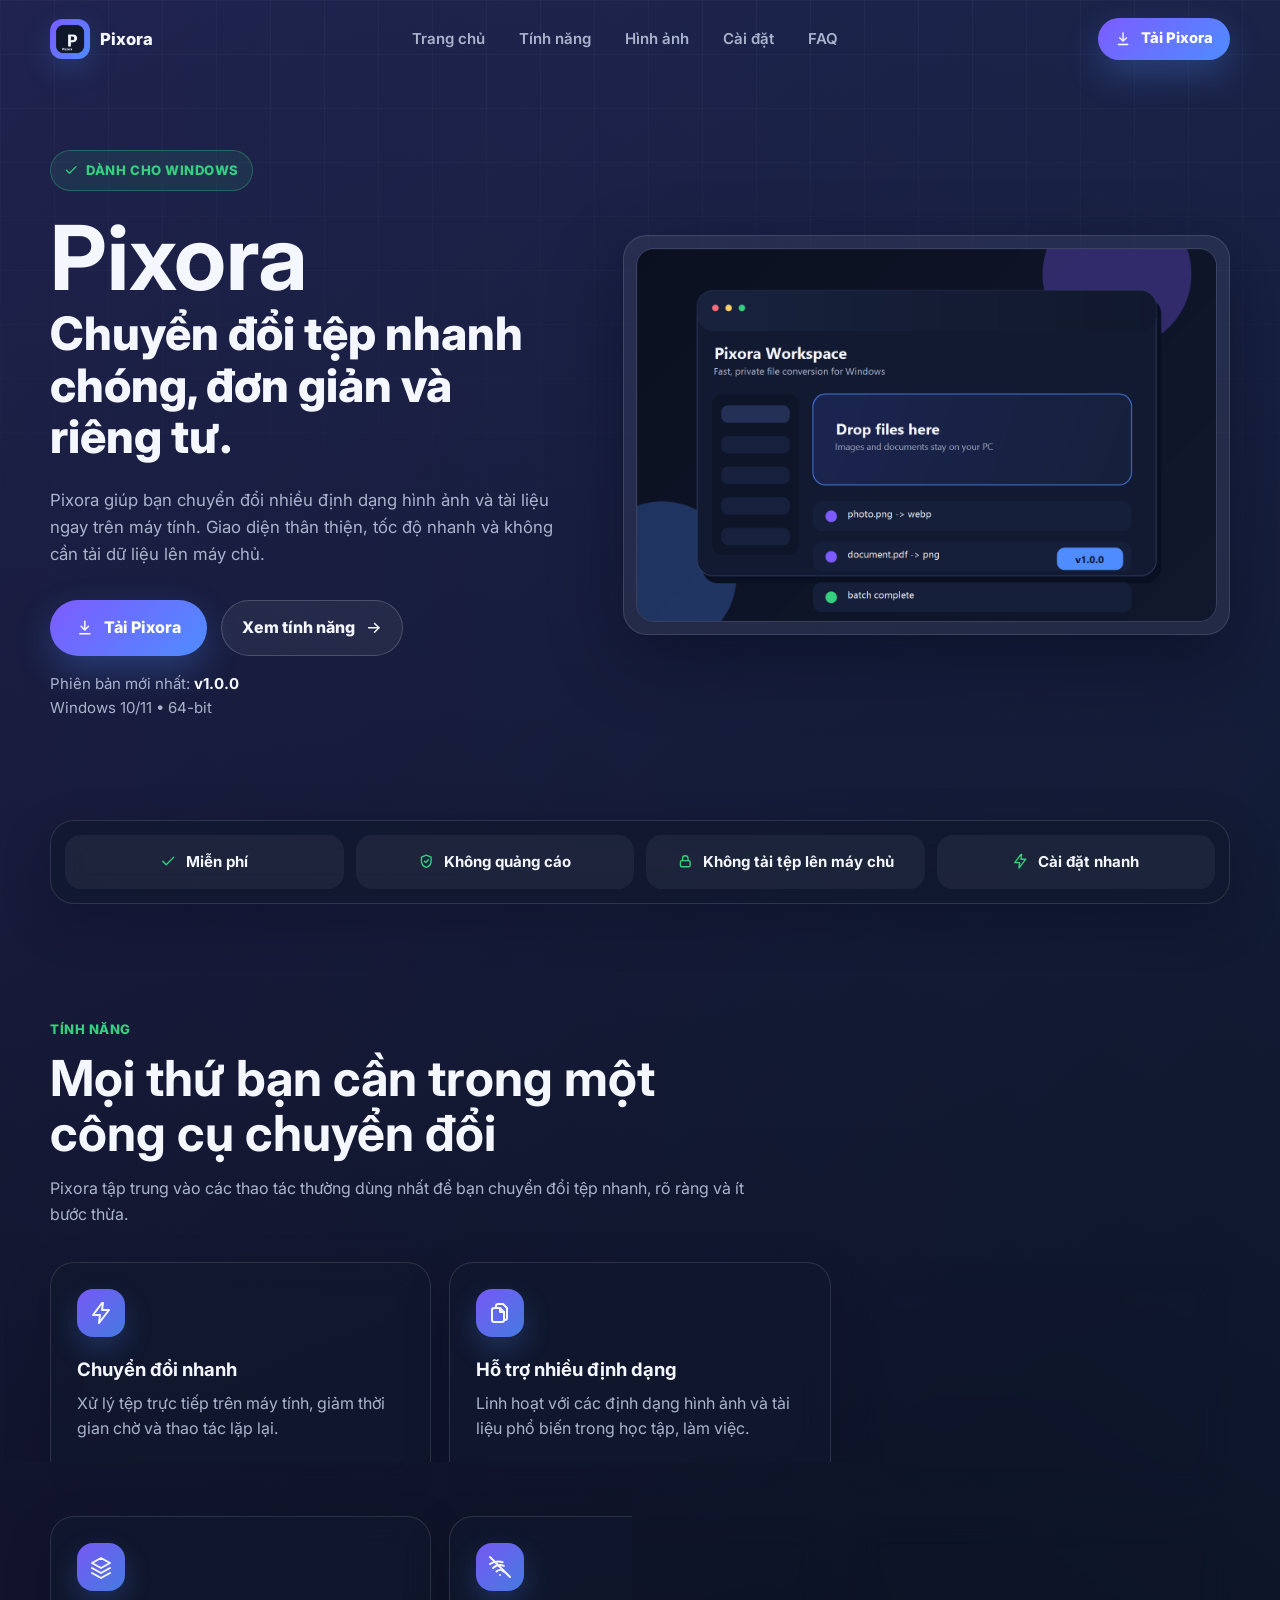
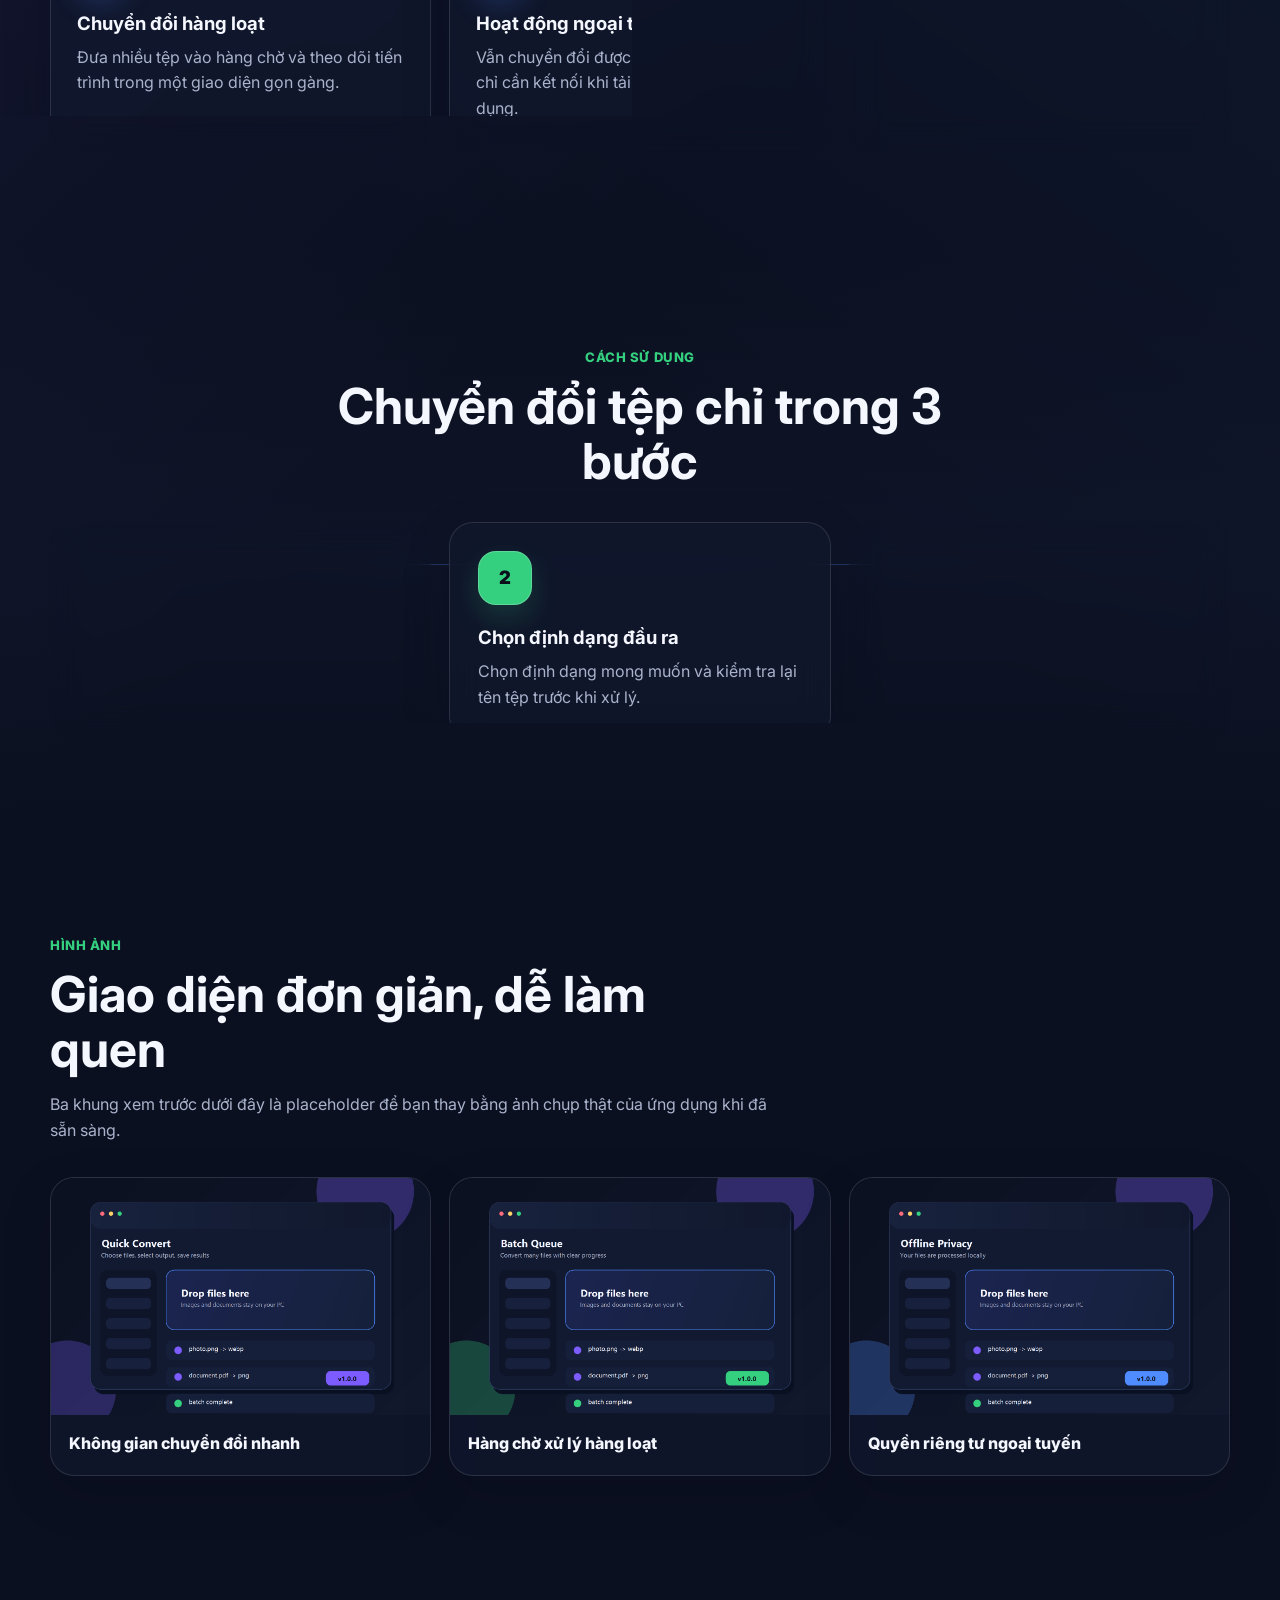
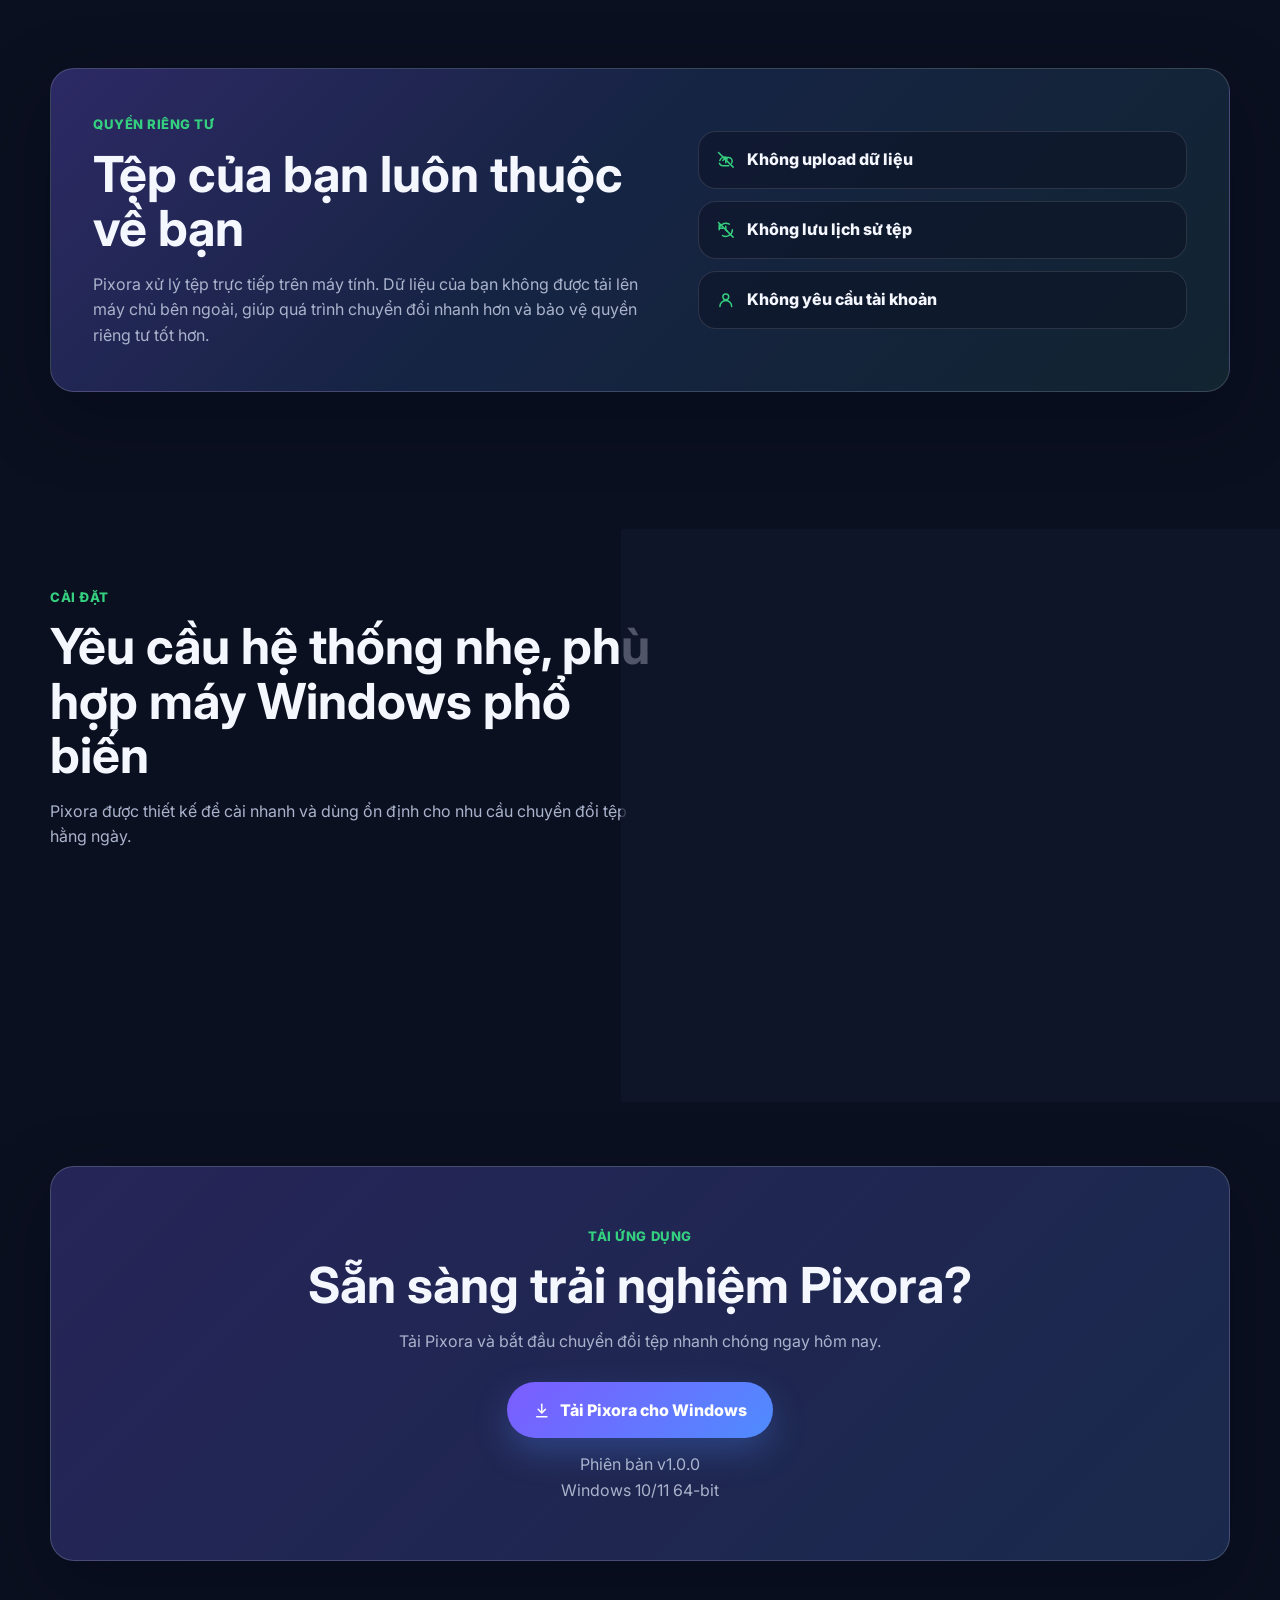
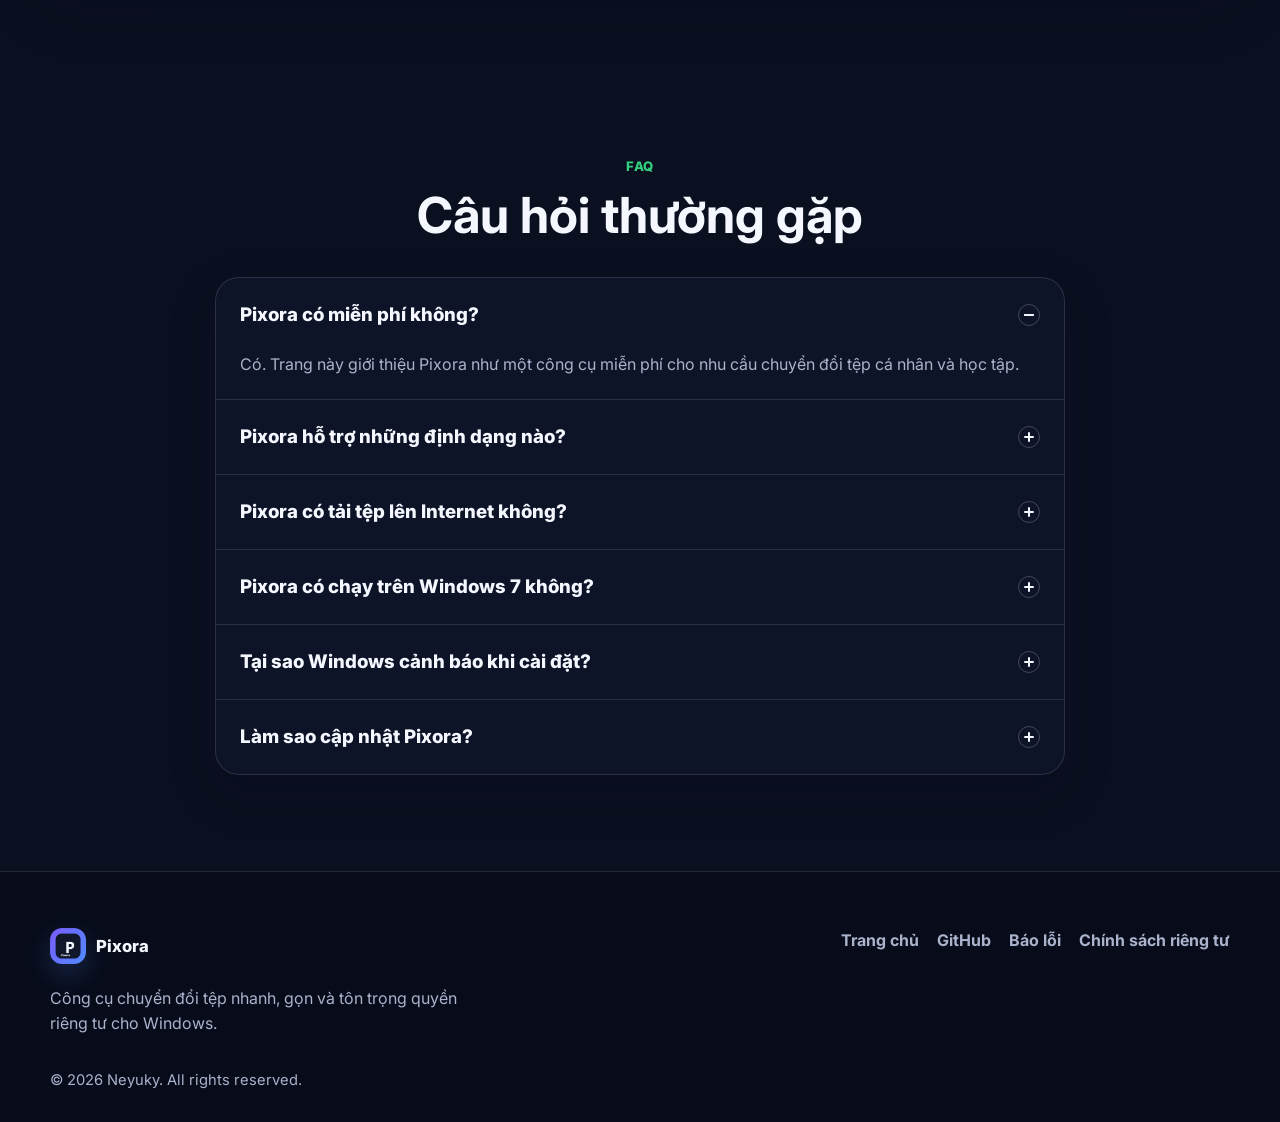
==== projects/pixora/index.html @ b6abfcee "Move portfolio to root" ====
<!DOCTYPE html>
<html lang="vi">
<head>
    <meta charset="UTF-8">
    <meta name="viewport" content="width=device-width, initial-scale=1.0">
    <meta name="description" content="Tải Pixora cho Windows – công cụ chuyển đổi tệp nhanh, đơn giản, hỗ trợ nhiều định dạng và xử lý hoàn toàn trên máy tính.">
    <meta property="og:title" content="Pixora – Chuyển đổi tệp nhanh chóng và riêng tư">
    <meta property="og:description" content="Tải Pixora cho Windows – công cụ chuyển đổi tệp nhanh, đơn giản, hỗ trợ nhiều định dạng và xử lý hoàn toàn trên máy tính.">
    <meta property="og:type" content="website">
    <meta property="og:image" content="assets/app-preview.png">
    <meta name="theme-color" content="#0B1020">
    <title>Pixora – Chuyển đổi tệp nhanh chóng và riêng tư</title>
    <link rel="icon" type="image/png" href="assets/pixora-logo.png">
    <link rel="preconnect" href="https://fonts.googleapis.com">
    <link rel="preconnect" href="https://fonts.gstatic.com" crossorigin>
    <link href="https://fonts.googleapis.com/css2?family=Inter:wght@400;500;600;700;800&display=swap" rel="stylesheet">
    <link rel="stylesheet" href="style.css">
</head>
<body>
    <a class="skip-link" href="#main">Bỏ qua điều hướng</a>

    <svg class="icon-sprite" aria-hidden="true" focusable="false">
        <symbol id="icon-download" viewBox="0 0 24 24">
            <path d="M12 3v11"></path>
            <path d="m7 10 5 5 5-5"></path>
            <path d="M5 20h14"></path>
        </symbol>
        <symbol id="icon-arrow-right" viewBox="0 0 24 24">
            <path d="M5 12h14"></path>
            <path d="m13 6 6 6-6 6"></path>
        </symbol>
        <symbol id="icon-arrow-up" viewBox="0 0 24 24">
            <path d="M12 20V4"></path>
            <path d="m6 10 6-6 6 6"></path>
        </symbol>
        <symbol id="icon-check" viewBox="0 0 24 24">
            <path d="M20 6 9 17l-5-5"></path>
        </symbol>
        <symbol id="icon-shield" viewBox="0 0 24 24">
            <path d="M12 3 5 6v6c0 4.2 2.8 7.4 7 9 4.2-1.6 7-4.8 7-9V6l-7-3Z"></path>
            <path d="m9.5 12 1.8 1.8 3.7-4"></path>
        </symbol>
        <symbol id="icon-zap" viewBox="0 0 24 24">
            <path d="M13 2 4 14h7l-1 8 10-13h-7l1-7Z"></path>
        </symbol>
        <symbol id="icon-files" viewBox="0 0 24 24">
            <path d="M8 7V5a2 2 0 0 1 2-2h5l4 4v10a2 2 0 0 1-2 2h-1"></path>
            <path d="M6 7h6l4 4v8a2 2 0 0 1-2 2H6a2 2 0 0 1-2-2V9a2 2 0 0 1 2-2Z"></path>
            <path d="M12 7v4h4"></path>
        </symbol>
        <symbol id="icon-pointer" viewBox="0 0 24 24">
            <path d="m5 3 14 9-7 2-3 7L5 3Z"></path>
            <path d="m13 14 5 5"></path>
        </symbol>
        <symbol id="icon-layers" viewBox="0 0 24 24">
            <path d="m12 3 9 5-9 5-9-5 9-5Z"></path>
            <path d="m3 13 9 5 9-5"></path>
            <path d="m3 18 9 5 9-5"></path>
        </symbol>
        <symbol id="icon-wifi-off" viewBox="0 0 24 24">
            <path d="m2 2 20 20"></path>
            <path d="M8.5 16.5a5 5 0 0 1 7 0"></path>
            <path d="M5 13a10 10 0 0 1 7-3c1.4 0 2.7.3 3.9.8"></path>
            <path d="M2 9a15 15 0 0 1 12.6-1.8"></path>
            <path d="M12 20h.01"></path>
        </symbol>
        <symbol id="icon-smile" viewBox="0 0 24 24">
            <circle cx="12" cy="12" r="9"></circle>
            <path d="M8 14s1.4 2 4 2 4-2 4-2"></path>
            <path d="M9 9h.01"></path>
            <path d="M15 9h.01"></path>
        </symbol>
        <symbol id="icon-lock" viewBox="0 0 24 24">
            <rect x="5" y="11" width="14" height="9" rx="2"></rect>
            <path d="M8 11V8a4 4 0 0 1 8 0v3"></path>
        </symbol>
        <symbol id="icon-upload-off" viewBox="0 0 24 24">
            <path d="m2 2 20 20"></path>
            <path d="M12 16V9"></path>
            <path d="m8 13 4-4 2 2"></path>
            <path d="M20 16.6A5 5 0 0 0 15 9h-1.3A7 7 0 0 0 3.8 13"></path>
            <path d="M16 20H8a5 5 0 0 1-4.7-3.3"></path>
        </symbol>
        <symbol id="icon-history-off" viewBox="0 0 24 24">
            <path d="m2 2 20 20"></path>
            <path d="M3 12a9 9 0 0 1 13.8-7.6"></path>
            <path d="M21 12a9 9 0 0 1-13.4 7.8"></path>
            <path d="M3 5v5h5"></path>
            <path d="M12 7v5l2 2"></path>
        </symbol>
        <symbol id="icon-user" viewBox="0 0 24 24">
            <path d="M20 21a8 8 0 0 0-16 0"></path>
            <circle cx="12" cy="8" r="4"></circle>
        </symbol>
    </svg>

    <header class="site-header" id="site-header">
        <nav class="nav-wrap" aria-label="Điều hướng Pixora">
            <a class="brand" href="#home" aria-label="Về đầu trang Pixora">
                <img src="assets/pixora-logo.png" alt="" width="40" height="40">
                <span>Pixora</span>
            </a>

            <button class="menu-toggle" id="menu-toggle" type="button" aria-label="Mở menu" aria-controls="primary-menu" aria-expanded="false">
                <span></span>
                <span></span>
                <span></span>
            </button>

            <ul class="nav-menu" id="primary-menu">
                <li><a href="#home" class="nav-link">Trang chủ</a></li>
                <li><a href="#features" class="nav-link">Tính năng</a></li>
                <li><a href="#screenshots" class="nav-link">Hình ảnh</a></li>
                <li><a href="#install" class="nav-link">Cài đặt</a></li>
                <li><a href="#faq" class="nav-link">FAQ</a></li>
            </ul>

            <a href="https://drive.google.com/uc?export=download&id=1yAqbo9ELSAbxLY5IuzHQ7_pZMTKrOenX" target="_blank" rel="noopener noreferrer" class="download-btn header-cta" aria-label="Tải Pixora cho Windows">
                <svg class="icon"><use href="#icon-download"></use></svg>
                Tải Pixora
            </a>
        </nav>
    </header>

    <main id="main">
        <section class="hero section" id="home">
            <div class="container hero-grid">
                <div class="hero-copy reveal">
                    <span class="badge">
                        <svg class="icon"><use href="#icon-check"></use></svg>
                        Dành cho Windows
                    </span>
                    <h1>Pixora</h1>
                    <p class="hero-title">Chuyển đổi tệp nhanh chóng, đơn giản và riêng tư.</p>
                    <p class="hero-description">
                        Pixora giúp bạn chuyển đổi nhiều định dạng hình ảnh và tài liệu ngay trên máy tính.
                        Giao diện thân thiện, tốc độ nhanh và không cần tải dữ liệu lên máy chủ.
                    </p>
                    <div class="hero-actions">
                        <a href="https://drive.google.com/uc?export=download&id=1yAqbo9ELSAbxLY5IuzHQ7_pZMTKrOenX" target="_blank" rel="noopener noreferrer" class="download-btn primary-download">
                            <svg class="icon"><use href="#icon-download"></use></svg>
                            Tải Pixora
                        </a>
                        <a href="#features" class="secondary-btn">
                            Xem tính năng
                            <svg class="icon"><use href="#icon-arrow-right"></use></svg>
                        </a>
                    </div>
                    <p class="release-note">
                        Phiên bản mới nhất: <strong>v1.0.0</strong><br>
                        Windows 10/11 • 64-bit
                    </p>
                </div>

                <figure class="hero-mockup reveal">
                    <div class="mockup-shell" aria-hidden="true">
                        <img src="assets/app-preview.png" alt="">
                    </div>
                    <figcaption class="sr-only">Mockup giao diện ứng dụng Pixora trên Windows.</figcaption>
                </figure>
            </div>
        </section>

        <section class="trust-bar" aria-label="Lý do nên chọn Pixora">
            <div class="container trust-grid reveal">
                <div class="trust-item">
                    <svg class="icon"><use href="#icon-check"></use></svg>
                    <span>Miễn phí</span>
                </div>
                <div class="trust-item">
                    <svg class="icon"><use href="#icon-shield"></use></svg>
                    <span>Không quảng cáo</span>
                </div>
                <div class="trust-item">
                    <svg class="icon"><use href="#icon-lock"></use></svg>
                    <span>Không tải tệp lên máy chủ</span>
                </div>
                <div class="trust-item">
                    <svg class="icon"><use href="#icon-zap"></use></svg>
                    <span>Cài đặt nhanh</span>
                </div>
            </div>
        </section>

        <section class="section" id="features">
            <div class="container">
                <div class="section-heading reveal">
                    <span class="eyebrow">Tính năng</span>
                    <h2>Mọi thứ bạn cần trong một công cụ chuyển đổi</h2>
                    <p>Pixora tập trung vào các thao tác thường dùng nhất để bạn chuyển đổi tệp nhanh, rõ ràng và ít bước thừa.</p>
                </div>

                <div class="feature-grid">
                    <article class="feature-card reveal">
                        <span class="feature-icon"><svg class="icon"><use href="#icon-zap"></use></svg></span>
                        <h3>Chuyển đổi nhanh</h3>
                        <p>Xử lý tệp trực tiếp trên máy tính, giảm thời gian chờ và thao tác lặp lại.</p>
                    </article>
                    <article class="feature-card reveal">
                        <span class="feature-icon"><svg class="icon"><use href="#icon-files"></use></svg></span>
                        <h3>Hỗ trợ nhiều định dạng</h3>
                        <p>Linh hoạt với các định dạng hình ảnh và tài liệu phổ biến trong học tập, làm việc.</p>
                    </article>
                    <article class="feature-card reveal">
                        <span class="feature-icon"><svg class="icon"><use href="#icon-pointer"></use></svg></span>
                        <h3>Kéo và thả tệp</h3>
                        <p>Thêm tệp bằng thao tác kéo thả quen thuộc, phù hợp cả khi xử lý nhiều tệp.</p>
                    </article>
                    <article class="feature-card reveal">
                        <span class="feature-icon"><svg class="icon"><use href="#icon-layers"></use></svg></span>
                        <h3>Chuyển đổi hàng loạt</h3>
                        <p>Đưa nhiều tệp vào hàng chờ và theo dõi tiến trình trong một giao diện gọn gàng.</p>
                    </article>
                    <article class="feature-card reveal">
                        <span class="feature-icon"><svg class="icon"><use href="#icon-wifi-off"></use></svg></span>
                        <h3>Hoạt động ngoại tuyến</h3>
                        <p>Vẫn chuyển đổi được khi không có mạng, chỉ cần kết nối khi tải hoặc cập nhật ứng dụng.</p>
                    </article>
                    <article class="feature-card reveal">
                        <span class="feature-icon"><svg class="icon"><use href="#icon-smile"></use></svg></span>
                        <h3>Giao diện thân thiện</h3>
                        <p>Bố cục rõ ràng, nút bấm dễ hiểu và thông tin kết quả hiển thị ngay khi cần.</p>
                    </article>
                </div>
            </div>
        </section>

        <section class="section steps-section" id="how-to">
            <div class="container">
                <div class="section-heading centered reveal">
                    <span class="eyebrow">Cách sử dụng</span>
                    <h2>Chuyển đổi tệp chỉ trong 3 bước</h2>
                </div>

                <ol class="steps-list">
                    <li class="step-card reveal">
                        <span class="step-number">1</span>
                        <h3>Chọn hoặc kéo thả tệp</h3>
                        <p>Thêm một hoặc nhiều tệp vào Pixora từ máy tính của bạn.</p>
                    </li>
                    <li class="step-card reveal">
                        <span class="step-number">2</span>
                        <h3>Chọn định dạng đầu ra</h3>
                        <p>Chọn định dạng mong muốn và kiểm tra lại tên tệp trước khi xử lý.</p>
                    </li>
                    <li class="step-card reveal">
                        <span class="step-number">3</span>
                        <h3>Nhấn chuyển đổi và lưu kết quả</h3>
                        <p>Pixora xử lý nhanh và lưu kết quả về thư mục bạn chọn.</p>
                    </li>
                </ol>
            </div>
        </section>

        <section class="section" id="screenshots">
            <div class="container">
                <div class="section-heading reveal">
                    <span class="eyebrow">Hình ảnh</span>
                    <h2>Giao diện đơn giản, dễ làm quen</h2>
                    <p>Ba khung xem trước dưới đây là placeholder để bạn thay bằng ảnh chụp thật của ứng dụng khi đã sẵn sàng.</p>
                </div>

                <div class="screenshot-grid">
                    <button class="screenshot-card reveal" type="button" data-modal-image="assets/screenshot-1.png" data-modal-alt="Ảnh giao diện chuyển đổi nhanh của Pixora" data-modal-title="Không gian chuyển đổi nhanh">
                        <img src="assets/screenshot-1.png" alt="Ảnh giao diện chuyển đổi nhanh của Pixora">
                        <span>Không gian chuyển đổi nhanh</span>
                    </button>
                    <button class="screenshot-card reveal" type="button" data-modal-image="assets/screenshot-2.png" data-modal-alt="Ảnh hàng chờ chuyển đổi hàng loạt của Pixora" data-modal-title="Hàng chờ xử lý hàng loạt">
                        <img src="assets/screenshot-2.png" alt="Ảnh hàng chờ chuyển đổi hàng loạt của Pixora">
                        <span>Hàng chờ xử lý hàng loạt</span>
                    </button>
                    <button class="screenshot-card reveal" type="button" data-modal-image="assets/screenshot-3.png" data-modal-alt="Ảnh giao diện quyền riêng tư ngoại tuyến của Pixora" data-modal-title="Quyền riêng tư ngoại tuyến">
                        <img src="assets/screenshot-3.png" alt="Ảnh giao diện quyền riêng tư ngoại tuyến của Pixora">
                        <span>Quyền riêng tư ngoại tuyến</span>
                    </button>
                </div>
            </div>
        </section>

        <section class="section privacy-section" id="privacy">
            <div class="container privacy-panel reveal">
                <div>
                    <span class="eyebrow">Quyền riêng tư</span>
                    <h2>Tệp của bạn luôn thuộc về bạn</h2>
                    <p>
                        Pixora xử lý tệp trực tiếp trên máy tính. Dữ liệu của bạn không được tải lên máy chủ bên ngoài,
                        giúp quá trình chuyển đổi nhanh hơn và bảo vệ quyền riêng tư tốt hơn.
                    </p>
                </div>
                <ul class="privacy-list" aria-label="Cam kết quyền riêng tư">
                    <li>
                        <svg class="icon"><use href="#icon-upload-off"></use></svg>
                        Không upload dữ liệu
                    </li>
                    <li>
                        <svg class="icon"><use href="#icon-history-off"></use></svg>
                        Không lưu lịch sử tệp
                    </li>
                    <li>
                        <svg class="icon"><use href="#icon-user"></use></svg>
                        Không yêu cầu tài khoản
                    </li>
                </ul>
            </div>
        </section>

        <section class="section" id="install">
            <div class="container install-grid">
                <div class="section-heading reveal">
                    <span class="eyebrow">Cài đặt</span>
                    <h2>Yêu cầu hệ thống nhẹ, phù hợp máy Windows phổ biến</h2>
                    <p>Pixora được thiết kế để cài nhanh và dùng ổn định cho nhu cầu chuyển đổi tệp hằng ngày.</p>
                </div>

                <article class="system-card reveal">
                    <h3>Yêu cầu hệ thống</h3>
                    <dl class="system-list">
                        <div>
                            <dt>Hệ điều hành</dt>
                            <dd>Windows 10 hoặc Windows 11</dd>
                        </div>
                        <div>
                            <dt>Kiến trúc</dt>
                            <dd>64-bit</dd>
                        </div>
                        <div>
                            <dt>RAM</dt>
                            <dd>Tối thiểu 4 GB</dd>
                        </div>
                        <div>
                            <dt>Dung lượng trống</dt>
                            <dd>Khoảng 200 MB</dd>
                        </div>
                        <div>
                            <dt>Kết nối mạng</dt>
                            <dd>Chỉ cần khi tải hoặc cập nhật ứng dụng</dd>
                        </div>
                    </dl>
                </article>
            </div>
        </section>

        <section class="section cta-section" id="download">
            <div class="container cta-panel reveal">
                <span class="eyebrow">Tải ứng dụng</span>
                <h2>Sẵn sàng trải nghiệm Pixora?</h2>
                <p>Tải Pixora và bắt đầu chuyển đổi tệp nhanh chóng ngay hôm nay.</p>
                <a href="https://drive.google.com/uc?export=download&id=1yAqbo9ELSAbxLY5IuzHQ7_pZMTKrOenX" target="_blank" rel="noopener noreferrer" class="download-btn cta-download">
                    <svg class="icon"><use href="#icon-download"></use></svg>
                    Tải Pixora cho Windows
                </a>
                <p class="release-note">Phiên bản v1.0.0<br>Windows 10/11 64-bit</p>
            </div>
        </section>

        <section class="section faq-section" id="faq">
            <div class="container">
                <div class="section-heading centered reveal">
                    <span class="eyebrow">FAQ</span>
                    <h2>Câu hỏi thường gặp</h2>
                </div>

                <div class="faq-list reveal" data-accordion>
                    <article class="faq-item is-open">
                        <h3>
                            <button class="faq-question" type="button" aria-expanded="true" aria-controls="faq-answer-1" id="faq-question-1">
                                Pixora có miễn phí không?
                                <span class="faq-toggle-icon" aria-hidden="true"></span>
                            </button>
                        </h3>
                        <div class="faq-answer" id="faq-answer-1" role="region" aria-labelledby="faq-question-1">
                            <div>
                                <p>Có. Trang này giới thiệu Pixora như một công cụ miễn phí cho nhu cầu chuyển đổi tệp cá nhân và học tập.</p>
                            </div>
                        </div>
                    </article>

                    <article class="faq-item">
                        <h3>
                            <button class="faq-question" type="button" aria-expanded="false" aria-controls="faq-answer-2" id="faq-question-2">
                                Pixora hỗ trợ những định dạng nào?
                                <span class="faq-toggle-icon" aria-hidden="true"></span>
                            </button>
                        </h3>
                        <div class="faq-answer" id="faq-answer-2" role="region" aria-labelledby="faq-question-2">
                            <div>
                                <p>Pixora hướng đến các định dạng hình ảnh và tài liệu phổ biến. Bạn có thể cập nhật danh sách định dạng chính xác theo phiên bản phát hành thực tế.</p>
                            </div>
                        </div>
                    </article>

                    <article class="faq-item">
                        <h3>
                            <button class="faq-question" type="button" aria-expanded="false" aria-controls="faq-answer-3" id="faq-question-3">
                                Pixora có tải tệp lên Internet không?
                                <span class="faq-toggle-icon" aria-hidden="true"></span>
                            </button>
                        </h3>
                        <div class="faq-answer" id="faq-answer-3" role="region" aria-labelledby="faq-question-3">
                            <div>
                                <p>Không. Pixora xử lý tệp trực tiếp trên máy tính, không tải dữ liệu của bạn lên máy chủ bên ngoài trong quá trình chuyển đổi.</p>
                            </div>
                        </div>
                    </article>

                    <article class="faq-item">
                        <h3>
                            <button class="faq-question" type="button" aria-expanded="false" aria-controls="faq-answer-4" id="faq-question-4">
                                Pixora có chạy trên Windows 7 không?
                                <span class="faq-toggle-icon" aria-hidden="true"></span>
                            </button>
                        </h3>
                        <div class="faq-answer" id="faq-answer-4" role="region" aria-labelledby="faq-question-4">
                            <div>
                                <p>Không khuyến nghị. Trang này công bố yêu cầu hệ thống là Windows 10 hoặc Windows 11, kiến trúc 64-bit.</p>
                            </div>
                        </div>
                    </article>

                    <article class="faq-item">
                        <h3>
                            <button class="faq-question" type="button" aria-expanded="false" aria-controls="faq-answer-5" id="faq-question-5">
                                Tại sao Windows cảnh báo khi cài đặt?
                                <span class="faq-toggle-icon" aria-hidden="true"></span>
                            </button>
                        </h3>
                        <div class="faq-answer" id="faq-answer-5" role="region" aria-labelledby="faq-question-5">
                            <div>
                                <p>Windows có thể hiển thị cảnh báo với ứng dụng mới chưa có chứng thư ký số. Chỉ tải Pixora từ trang chính thức hoặc GitHub Releases chính thức.</p>
                            </div>
                        </div>
                    </article>

                    <article class="faq-item">
                        <h3>
                            <button class="faq-question" type="button" aria-expanded="false" aria-controls="faq-answer-6" id="faq-question-6">
                                Làm sao cập nhật Pixora?
                                <span class="faq-toggle-icon" aria-hidden="true"></span>
                            </button>
                        </h3>
                        <div class="faq-answer" id="faq-answer-6" role="region" aria-labelledby="faq-question-6">
                            <div>
                                <p>Khi có bản mới, hãy tải lại bộ cài từ nguồn chính thức. Nếu sau này Pixora có trình cập nhật riêng, nội dung này có thể được cập nhật theo phiên bản đó.</p>
                            </div>
                        </div>
                    </article>
                </div>
            </div>
        </section>
    </main>

    <footer class="footer">
        <div class="container footer-grid">
            <div class="footer-brand">
                <a class="brand" href="#home" aria-label="Về đầu trang Pixora">
                    <img src="assets/pixora-logo.png" alt="" width="36" height="36">
                    <span>Pixora</span>
                </a>
                <p>Công cụ chuyển đổi tệp nhanh, gọn và tôn trọng quyền riêng tư cho Windows.</p>
            </div>
            <nav class="footer-links" aria-label="Liên kết cuối trang">
                <a href="#home">Trang chủ</a>
                <a href="#">GitHub</a>
                <a href="#">Báo lỗi</a>
                <a href="#">Chính sách riêng tư</a>
            </nav>
        </div>
        <p class="copyright">© 2026 Neyuky. All rights reserved.</p>
    </footer>

    <div class="image-modal" id="screenshot-modal" role="dialog" aria-modal="true" aria-labelledby="modal-title" aria-hidden="true">
        <div class="modal-backdrop" data-modal-close></div>
        <div class="modal-panel">
            <button class="modal-close" type="button" aria-label="Đóng ảnh" data-modal-close>×</button>
            <img id="modal-image" src="assets/screenshot-1.png" alt="">
            <p id="modal-title"></p>
        </div>
    </div>

    <button class="back-to-top" id="back-to-top" type="button" aria-label="Quay lại đầu trang">
        <svg class="icon"><use href="#icon-arrow-up"></use></svg>
    </button>

    <script src="script.js" defer></script>
</body>
</html>
---- projects/pixora/style.css ----
/* Base */
:root {
    --bg: #0b1020;
    --bg-soft: #11182d;
    --bg-card: rgba(17, 24, 45, 0.72);
    --purple: #7c5cff;
    --blue: #4f8cff;
    --success: #35d07f;
    --text: #f5f7ff;
    --muted: #aab3cc;
    --border: rgba(245, 247, 255, 0.12);
    --border-strong: rgba(245, 247, 255, 0.18);
    --shadow: 0 24px 70px rgba(2, 6, 23, 0.42);
    --radius-lg: 24px;
    --radius-md: 20px;
    --radius-sm: 14px;
    --container: 1180px;
    --header-height: 78px;
}

* {
    box-sizing: border-box;
}

html {
    scroll-behavior: smooth;
    scroll-padding-top: calc(var(--header-height) + 18px);
}

body {
    margin: 0;
    min-width: 320px;
    font-family: "Inter", system-ui, -apple-system, BlinkMacSystemFont, "Segoe UI", sans-serif;
    color: var(--text);
    background:
        linear-gradient(135deg, rgba(124, 92, 255, 0.14), transparent 34%),
        linear-gradient(215deg, rgba(79, 140, 255, 0.12), transparent 36%),
        var(--bg);
    line-height: 1.6;
    overflow-x: hidden;
}

body.menu-open,
body.modal-open {
    overflow: hidden;
}

img {
    max-width: 100%;
    display: block;
}

a {
    color: inherit;
    text-decoration: none;
}

button,
a {
    -webkit-tap-highlight-color: transparent;
}

button {
    font: inherit;
}

:focus-visible {
    outline: 3px solid rgba(53, 208, 127, 0.78);
    outline-offset: 4px;
}

.container {
    width: min(100% - 40px, var(--container));
    margin-inline: auto;
}

.section {
    padding: 96px 0;
}

.sr-only,
.icon-sprite {
    position: absolute;
    width: 1px;
    height: 1px;
    padding: 0;
    margin: -1px;
    overflow: hidden;
    clip: rect(0, 0, 0, 0);
    white-space: nowrap;
    border: 0;
}

.icon {
    width: 1.1em;
    height: 1.1em;
    flex: 0 0 auto;
    fill: none;
    stroke: currentColor;
    stroke-width: 2;
    stroke-linecap: round;
    stroke-linejoin: round;
}

.skip-link {
    position: fixed;
    top: 14px;
    left: 14px;
    z-index: 2000;
    transform: translateY(-140%);
    padding: 12px 16px;
    border-radius: 999px;
    background: var(--success);
    color: #07101b;
    font-weight: 700;
    transition: transform 180ms ease;
}

.skip-link:focus {
    transform: translateY(0);
}

/* Header */
.site-header {
    position: fixed;
    inset: 0 0 auto;
    z-index: 1000;
    height: var(--header-height);
    background: rgba(11, 16, 32, 0);
    transition: background 220ms ease, border-color 220ms ease, box-shadow 220ms ease, backdrop-filter 220ms ease;
}

.site-header.is-scrolled,
.site-header.menu-active {
    background: rgba(11, 16, 32, 0.78);
    border-bottom: 1px solid var(--border);
    box-shadow: 0 12px 34px rgba(2, 6, 23, 0.22);
    backdrop-filter: blur(18px);
}

.nav-wrap {
    width: min(100% - 40px, var(--container));
    height: 100%;
    margin-inline: auto;
    display: flex;
    align-items: center;
    gap: 20px;
}

.brand {
    display: inline-flex;
    align-items: center;
    gap: 10px;
    min-width: max-content;
    font-weight: 800;
    letter-spacing: 0;
}

.brand img {
    border-radius: 12px;
    box-shadow: 0 10px 28px rgba(79, 140, 255, 0.22);
}

.brand span {
    font-size: 1.04rem;
}

.nav-menu {
    display: flex;
    align-items: center;
    justify-content: center;
    gap: 4px;
    margin: 0 auto;
    padding: 0;
    list-style: none;
}

.nav-link {
    display: inline-flex;
    align-items: center;
    min-height: 42px;
    padding: 0 15px;
    border-radius: 999px;
    color: var(--muted);
    font-size: 0.94rem;
    font-weight: 600;
    transition: color 180ms ease, background 180ms ease;
}

.nav-link:hover,
.nav-link:focus-visible {
    color: var(--text);
    background: rgba(245, 247, 255, 0.08);
}

.menu-toggle {
    display: none;
    width: 44px;
    height: 44px;
    border: 1px solid var(--border);
    border-radius: 14px;
    background: rgba(245, 247, 255, 0.06);
    color: var(--text);
    cursor: pointer;
}

.menu-toggle span {
    display: block;
    width: 18px;
    height: 2px;
    margin: 4px auto;
    border-radius: 999px;
    background: currentColor;
    transition: transform 180ms ease, opacity 180ms ease;
}

.menu-toggle.is-open span:nth-child(1) {
    transform: translateY(6px) rotate(45deg);
}

.menu-toggle.is-open span:nth-child(2) {
    opacity: 0;
}

.menu-toggle.is-open span:nth-child(3) {
    transform: translateY(-6px) rotate(-45deg);
}

/* Buttons */
.download-btn,
.secondary-btn {
    display: inline-flex;
    align-items: center;
    justify-content: center;
    gap: 10px;
    min-height: 48px;
    border-radius: 999px;
    font-weight: 800;
    transition: transform 180ms ease, box-shadow 180ms ease, border-color 180ms ease, background 180ms ease;
}

.download-btn {
    padding: 0 21px;
    color: #ffffff;
    background: linear-gradient(135deg, var(--purple), var(--blue));
    box-shadow: 0 14px 34px rgba(79, 140, 255, 0.28);
}

.download-btn:hover {
    transform: translateY(-2px);
    box-shadow: 0 18px 42px rgba(79, 140, 255, 0.36);
}

.secondary-btn {
    padding: 0 20px;
    color: var(--text);
    border: 1px solid var(--border-strong);
    background: rgba(245, 247, 255, 0.06);
}

.secondary-btn:hover {
    transform: translateY(-2px);
    border-color: rgba(245, 247, 255, 0.28);
    background: rgba(245, 247, 255, 0.1);
}

.header-cta {
    min-height: 42px;
    padding-inline: 17px;
    font-size: 0.92rem;
}

/* Hero */
.hero {
    position: relative;
    padding: 150px 0 78px;
}

.hero::before {
    content: "";
    position: absolute;
    inset: 0;
    z-index: -1;
    background-image:
        linear-gradient(rgba(245, 247, 255, 0.04) 1px, transparent 1px),
        linear-gradient(90deg, rgba(245, 247, 255, 0.04) 1px, transparent 1px);
    background-size: 54px 54px;
    mask-image: linear-gradient(to bottom, rgba(0, 0, 0, 0.78), transparent 82%);
}

.hero-grid {
    display: grid;
    grid-template-columns: minmax(0, 0.92fr) minmax(420px, 1.08fr);
    align-items: center;
    gap: 56px;
}

.badge,
.eyebrow {
    display: inline-flex;
    align-items: center;
    gap: 8px;
    width: fit-content;
    color: var(--success);
    font-size: 0.82rem;
    font-weight: 800;
    letter-spacing: 0.04em;
    text-transform: uppercase;
}

.badge {
    padding: 9px 13px;
    border: 1px solid rgba(53, 208, 127, 0.32);
    border-radius: 999px;
    background: rgba(53, 208, 127, 0.1);
}

.hero h1 {
    margin: 24px 0 8px;
    color: var(--text);
    font-size: clamp(3.3rem, 7vw, 6.2rem);
    line-height: 0.95;
    letter-spacing: 0;
}

.hero-title {
    margin: 0;
    max-width: 650px;
    color: var(--text);
    font-size: clamp(1.58rem, 3.6vw, 3rem);
    line-height: 1.12;
    font-weight: 800;
}

.hero-description {
    max-width: 600px;
    margin: 24px 0 0;
    color: var(--muted);
    font-size: 1.05rem;
}

.hero-actions {
    display: flex;
    flex-wrap: wrap;
    gap: 14px;
    margin-top: 32px;
}

.primary-download,
.cta-download {
    min-height: 56px;
    padding-inline: 26px;
}

.release-note {
    margin: 16px 0 0;
    color: var(--muted);
    font-size: 0.94rem;
}

.release-note strong {
    color: var(--text);
}

.hero-mockup {
    margin: 0;
}

.mockup-shell {
    position: relative;
    max-width: 650px;
    margin-left: auto;
    padding: 12px;
    border: 1px solid var(--border);
    border-radius: var(--radius-lg);
    background: rgba(245, 247, 255, 0.06);
    box-shadow: var(--shadow);
    animation: floatMockup 5.8s ease-in-out infinite;
}

.mockup-shell img {
    width: 100%;
    border-radius: 18px;
    border: 1px solid rgba(245, 247, 255, 0.1);
}

@keyframes floatMockup {
    0%,
    100% {
        transform: translateY(0);
    }
    50% {
        transform: translateY(-12px);
    }
}

/* Trust bar */
.trust-bar {
    padding: 22px 0 16px;
}

.trust-grid {
    display: grid;
    grid-template-columns: repeat(4, minmax(0, 1fr));
    gap: 12px;
    padding: 14px;
    border: 1px solid var(--border);
    border-radius: var(--radius-lg);
    background: rgba(17, 24, 45, 0.64);
    box-shadow: 0 18px 50px rgba(2, 6, 23, 0.24);
    backdrop-filter: blur(16px);
}

.trust-item {
    display: flex;
    align-items: center;
    justify-content: center;
    gap: 9px;
    min-height: 54px;
    padding: 0 14px;
    border-radius: 16px;
    color: var(--text);
    background: rgba(245, 247, 255, 0.05);
    font-size: 0.94rem;
    font-weight: 700;
}

.trust-item .icon {
    color: var(--success);
}

/* Sections */
.section-heading {
    max-width: 720px;
    margin-bottom: 34px;
}

.section-heading.centered {
    margin-inline: auto;
    text-align: center;
}

.section-heading h2,
.privacy-panel h2,
.cta-panel h2 {
    margin: 10px 0 0;
    font-size: clamp(2rem, 4vw, 3.1rem);
    line-height: 1.1;
    letter-spacing: 0;
}

.section-heading p,
.privacy-panel p,
.cta-panel p {
    margin: 16px 0 0;
    color: var(--muted);
    font-size: 1rem;
}

.feature-grid {
    display: grid;
    grid-template-columns: repeat(3, minmax(0, 1fr));
    gap: 18px;
}

.feature-card,
.step-card,
.system-card {
    border: 1px solid var(--border);
    border-radius: var(--radius-lg);
    background: var(--bg-card);
    box-shadow: 0 18px 48px rgba(2, 6, 23, 0.2);
    backdrop-filter: blur(16px);
}

.feature-card {
    min-height: 236px;
    padding: 26px;
    transition: transform 180ms ease, border-color 180ms ease, background 180ms ease;
}

.feature-card:hover {
    transform: translateY(-6px);
    border-color: rgba(79, 140, 255, 0.34);
    background: rgba(17, 24, 45, 0.88);
}

.feature-icon {
    display: inline-flex;
    align-items: center;
    justify-content: center;
    width: 48px;
    height: 48px;
    border-radius: 16px;
    color: var(--text);
    background: linear-gradient(135deg, rgba(124, 92, 255, 0.95), rgba(79, 140, 255, 0.86));
    box-shadow: 0 12px 28px rgba(79, 140, 255, 0.24);
}

.feature-icon .icon {
    width: 24px;
    height: 24px;
}

.feature-card h3,
.step-card h3,
.system-card h3 {
    margin: 20px 0 10px;
    font-size: 1.16rem;
    line-height: 1.3;
}

.feature-card p,
.step-card p {
    margin: 0;
    color: var(--muted);
}

/* Steps */
.steps-section {
    background: linear-gradient(180deg, rgba(17, 24, 45, 0), rgba(17, 24, 45, 0.48), rgba(17, 24, 45, 0));
}

.steps-list {
    position: relative;
    display: grid;
    grid-template-columns: repeat(3, minmax(0, 1fr));
    gap: 18px;
    margin: 0;
    padding: 0;
    list-style: none;
    counter-reset: steps;
}

.steps-list::before {
    content: "";
    position: absolute;
    top: 42px;
    left: 16.66%;
    right: 16.66%;
    height: 1px;
    background: linear-gradient(90deg, transparent, rgba(79, 140, 255, 0.55), transparent);
}

.step-card {
    position: relative;
    padding: 28px;
}

.step-number {
    display: inline-flex;
    align-items: center;
    justify-content: center;
    width: 54px;
    height: 54px;
    border: 1px solid rgba(245, 247, 255, 0.22);
    border-radius: 18px;
    color: #07101b;
    background: var(--success);
    font-size: 1.15rem;
    font-weight: 900;
    box-shadow: 0 12px 28px rgba(53, 208, 127, 0.18);
}

/* Screenshots */
.screenshot-grid {
    display: grid;
    grid-template-columns: repeat(3, minmax(0, 1fr));
    gap: 18px;
}

.screenshot-card {
    width: 100%;
    padding: 0;
    overflow: hidden;
    border: 1px solid var(--border);
    border-radius: var(--radius-lg);
    color: var(--text);
    background: rgba(17, 24, 45, 0.74);
    box-shadow: 0 18px 48px rgba(2, 6, 23, 0.2);
    cursor: pointer;
    text-align: left;
    transition: transform 180ms ease, border-color 180ms ease;
}

.screenshot-card:hover {
    transform: translateY(-5px);
    border-color: rgba(79, 140, 255, 0.36);
}

.screenshot-card img {
    width: 100%;
    aspect-ratio: 16 / 10;
    object-fit: cover;
    transition: transform 240ms ease;
}

.screenshot-card:hover img {
    transform: scale(1.035);
}

.screenshot-card span {
    display: block;
    padding: 16px 18px 18px;
    color: var(--text);
    font-weight: 800;
}

/* Privacy */
.privacy-panel {
    display: grid;
    grid-template-columns: minmax(0, 1.08fr) minmax(320px, 0.92fr);
    gap: 32px;
    align-items: center;
    padding: 42px;
    border: 1px solid rgba(245, 247, 255, 0.16);
    border-radius: var(--radius-lg);
    background:
        linear-gradient(135deg, rgba(124, 92, 255, 0.28), rgba(79, 140, 255, 0.12) 44%, rgba(53, 208, 127, 0.08)),
        rgba(17, 24, 45, 0.82);
    box-shadow: var(--shadow);
}

.privacy-list {
    display: grid;
    gap: 12px;
    margin: 0;
    padding: 0;
    list-style: none;
}

.privacy-list li {
    display: flex;
    align-items: center;
    gap: 12px;
    min-height: 58px;
    padding: 0 18px;
    border: 1px solid rgba(245, 247, 255, 0.12);
    border-radius: 18px;
    background: rgba(11, 16, 32, 0.48);
    color: var(--text);
    font-weight: 800;
}

.privacy-list .icon {
    color: var(--success);
}

/* Install */
.install-grid {
    display: grid;
    grid-template-columns: minmax(0, 0.92fr) minmax(380px, 0.82fr);
    align-items: start;
    gap: 42px;
}

.system-card {
    padding: 30px;
}

.system-card h3 {
    margin-top: 0;
}

.system-list {
    display: grid;
    gap: 12px;
    margin: 22px 0 0;
}

.system-list div {
    display: grid;
    grid-template-columns: 150px minmax(0, 1fr);
    gap: 16px;
    padding: 14px 0;
    border-bottom: 1px solid var(--border);
}

.system-list div:last-child {
    border-bottom: 0;
}

.system-list dt {
    color: var(--muted);
    font-weight: 700;
}

.system-list dd {
    margin: 0;
    color: var(--text);
    font-weight: 700;
}

/* CTA */
.cta-section {
    padding-top: 58px;
}

.cta-panel {
    padding: 56px 32px;
    border: 1px solid var(--border-strong);
    border-radius: var(--radius-lg);
    background:
        linear-gradient(135deg, rgba(124, 92, 255, 0.22), rgba(79, 140, 255, 0.16)),
        rgba(17, 24, 45, 0.82);
    box-shadow: var(--shadow);
    text-align: center;
}

.cta-panel .download-btn {
    margin-top: 28px;
}

.cta-panel .release-note {
    margin-top: 14px;
}

/* FAQ */
.faq-list {
    max-width: 850px;
    margin-inline: auto;
    border: 1px solid var(--border);
    border-radius: var(--radius-lg);
    background: rgba(17, 24, 45, 0.66);
    overflow: hidden;
    box-shadow: 0 18px 48px rgba(2, 6, 23, 0.2);
}

.faq-item + .faq-item {
    border-top: 1px solid var(--border);
}

.faq-item h3 {
    margin: 0;
}

.faq-question {
    display: flex;
    align-items: center;
    justify-content: space-between;
    gap: 18px;
    width: 100%;
    padding: 22px 24px;
    border: 0;
    color: var(--text);
    background: transparent;
    font-weight: 800;
    text-align: left;
    cursor: pointer;
}

.faq-question:hover {
    background: rgba(245, 247, 255, 0.04);
}

.faq-toggle-icon {
    position: relative;
    flex: 0 0 auto;
    width: 22px;
    height: 22px;
    border-radius: 50%;
    border: 1px solid rgba(245, 247, 255, 0.22);
}

.faq-toggle-icon::before,
.faq-toggle-icon::after {
    content: "";
    position: absolute;
    inset: 50% auto auto 50%;
    width: 10px;
    height: 2px;
    border-radius: 999px;
    background: currentColor;
    transform: translate(-50%, -50%);
    transition: transform 180ms ease;
}

.faq-toggle-icon::after {
    transform: translate(-50%, -50%) rotate(90deg);
}

.faq-item.is-open .faq-toggle-icon::after {
    transform: translate(-50%, -50%) rotate(0deg);
}

.faq-answer {
    display: grid;
    grid-template-rows: 0fr;
    transition: grid-template-rows 220ms ease;
}

.faq-answer > div {
    overflow: hidden;
}

.faq-answer p {
    margin: 0;
    padding: 0 24px 22px;
    color: var(--muted);
}

.faq-item.is-open .faq-answer {
    grid-template-rows: 1fr;
}

/* Footer */
.footer {
    padding: 56px 0 30px;
    border-top: 1px solid var(--border);
    background: rgba(8, 12, 24, 0.72);
}

.footer-grid {
    display: grid;
    grid-template-columns: minmax(0, 1fr) auto;
    align-items: start;
    gap: 34px;
}

.footer-brand p {
    max-width: 430px;
    margin: 14px 0 0;
    color: var(--muted);
}

.footer-links {
    display: flex;
    flex-wrap: wrap;
    justify-content: flex-end;
    gap: 12px 18px;
}

.footer-links a {
    color: var(--muted);
    font-weight: 700;
    transition: color 180ms ease;
}

.footer-links a:hover {
    color: var(--text);
}

.copyright {
    width: min(100% - 40px, var(--container));
    margin: 32px auto 0;
    color: var(--muted);
    font-size: 0.92rem;
}

/* Modal */
.image-modal {
    position: fixed;
    inset: 0;
    z-index: 1800;
    display: none;
    place-items: center;
    padding: 24px;
}

.image-modal.is-open {
    display: grid;
}

.modal-backdrop {
    position: absolute;
    inset: 0;
    background: rgba(2, 6, 23, 0.78);
    backdrop-filter: blur(12px);
}

.modal-panel {
    position: relative;
    width: min(100%, 1060px);
    max-height: min(86vh, 820px);
    padding: 12px;
    border: 1px solid var(--border-strong);
    border-radius: var(--radius-lg);
    background: rgba(17, 24, 45, 0.96);
    box-shadow: var(--shadow);
}

.modal-panel img {
    width: 100%;
    max-height: calc(86vh - 92px);
    object-fit: contain;
    border-radius: 18px;
    background: var(--bg);
}

.modal-panel p {
    margin: 12px 8px 2px;
    color: var(--text);
    font-weight: 800;
}

.modal-close {
    position: absolute;
    top: -18px;
    right: -18px;
    width: 44px;
    height: 44px;
    border: 1px solid var(--border-strong);
    border-radius: 50%;
    color: var(--text);
    background: #11182d;
    box-shadow: 0 10px 26px rgba(2, 6, 23, 0.36);
    cursor: pointer;
    font-size: 1.45rem;
    line-height: 1;
}

.back-to-top {
    position: fixed;
    right: 22px;
    bottom: 22px;
    z-index: 900;
    display: inline-flex;
    align-items: center;
    justify-content: center;
    width: 46px;
    height: 46px;
    border: 1px solid var(--border-strong);
    border-radius: 16px;
    color: var(--text);
    background: rgba(17, 24, 45, 0.84);
    box-shadow: 0 12px 34px rgba(2, 6, 23, 0.34);
    backdrop-filter: blur(16px);
    cursor: pointer;
    opacity: 0;
    visibility: hidden;
    transform: translateY(12px);
    transition: opacity 180ms ease, visibility 180ms ease, transform 180ms ease;
}

.back-to-top.is-visible {
    opacity: 1;
    visibility: visible;
    transform: translateY(0);
}

/* Reveal */
.reveal {
    opacity: 1;
    transform: none;
}

.js .reveal {
    opacity: 0;
    transform: translateY(18px);
    transition: opacity 520ms ease, transform 520ms ease;
}

.js .reveal.is-visible {
    opacity: 1;
    transform: translateY(0);
}

/* Responsive */
@media (max-width: 1200px) {
    :root {
        --container: 1060px;
    }

    .hero-grid {
        grid-template-columns: minmax(0, 1fr) minmax(380px, 0.94fr);
        gap: 40px;
    }
}

@media (max-width: 992px) {
    .section {
        padding: 78px 0;
    }

    .hero {
        padding-top: 132px;
    }

    .hero-grid,
    .install-grid,
    .privacy-panel {
        grid-template-columns: 1fr;
    }

    .hero-copy {
        max-width: 760px;
    }

    .mockup-shell {
        margin-inline: 0;
        max-width: 720px;
    }

    .trust-grid,
    .feature-grid {
        grid-template-columns: repeat(2, minmax(0, 1fr));
    }

    .screenshot-grid,
    .steps-list {
        grid-template-columns: 1fr;
    }

    .steps-list::before {
        top: 0;
        bottom: 0;
        left: 26px;
        right: auto;
        width: 1px;
        height: auto;
        background: linear-gradient(180deg, transparent, rgba(79, 140, 255, 0.55), transparent);
    }

    .step-card {
        padding-left: 84px;
    }

    .step-number {
        position: absolute;
        top: 26px;
        left: 24px;
        width: 46px;
        height: 46px;
        border-radius: 15px;
    }

    .footer-grid {
        grid-template-columns: 1fr;
    }

    .footer-links {
        justify-content: flex-start;
    }
}

@media (max-width: 768px) {
    :root {
        --header-height: 72px;
    }

    .container,
    .nav-wrap,
    .copyright {
        width: min(100% - 28px, var(--container));
    }

    .nav-wrap {
        gap: 12px;
    }

    .menu-toggle {
        display: inline-block;
        order: 3;
    }

    .nav-menu {
        position: fixed;
        top: calc(var(--header-height) + 10px);
        left: 14px;
        right: 14px;
        display: grid;
        gap: 6px;
        margin: 0;
        padding: 12px;
        border: 1px solid var(--border);
        border-radius: 22px;
        background: rgba(11, 16, 32, 0.96);
        box-shadow: var(--shadow);
        backdrop-filter: blur(18px);
        opacity: 0;
        visibility: hidden;
        pointer-events: none;
        transform: translateY(-10px);
        transition: opacity 180ms ease, visibility 180ms ease, transform 180ms ease;
    }

    .nav-menu.is-open {
        opacity: 1;
        visibility: visible;
        pointer-events: auto;
        transform: translateY(0);
    }

    .nav-link {
        width: 100%;
        justify-content: center;
        min-height: 48px;
    }

    .header-cta {
        margin-left: auto;
    }

    .hero {
        padding: 118px 0 54px;
    }

    .hero-actions {
        align-items: stretch;
    }

    .primary-download,
    .secondary-btn {
        flex: 1 1 220px;
    }

    .trust-grid,
    .feature-grid {
        grid-template-columns: 1fr;
    }

    .trust-item {
        justify-content: flex-start;
    }

    .privacy-panel,
    .cta-panel {
        padding: 30px 22px;
    }

    .system-list div {
        grid-template-columns: 1fr;
        gap: 4px;
    }

    .modal-close {
        top: 10px;
        right: 10px;
    }
}

@media (max-width: 576px) {
    .section {
        padding: 64px 0;
    }

    .brand span {
        font-size: 1rem;
    }

    .brand img {
        width: 36px;
        height: 36px;
    }

    .header-cta {
        min-height: 40px;
        padding-inline: 13px;
        font-size: 0.86rem;
    }

    .hero h1 {
        font-size: 3.25rem;
    }

    .hero-title {
        font-size: 1.72rem;
    }

    .feature-card,
    .system-card {
        padding: 22px;
    }

    .step-card {
        padding: 24px 22px 24px 78px;
    }

    .step-number {
        left: 20px;
        width: 42px;
        height: 42px;
    }

    .faq-question {
        padding: 18px;
    }

    .faq-answer p {
        padding: 0 18px 18px;
    }

    .back-to-top {
        right: 14px;
        bottom: 14px;
    }
}

@media (max-width: 420px) {
    .header-cta {
        width: 42px;
        padding: 0;
        font-size: 0;
        gap: 0;
    }

    .header-cta .icon {
        width: 18px;
        height: 18px;
    }

    .menu-toggle {
        width: 42px;
        height: 42px;
    }

    .hero-actions {
        flex-direction: column;
    }

    .primary-download,
    .secondary-btn {
        width: 100%;
        flex-basis: auto;
    }
}

@media (prefers-reduced-motion: reduce) {
    *,
    *::before,
    *::after {
        scroll-behavior: auto !important;
        animation-duration: 0.01ms !important;
        animation-iteration-count: 1 !important;
        transition-duration: 0.01ms !important;
    }

    .reveal {
        opacity: 1;
        transform: none;
    }
}
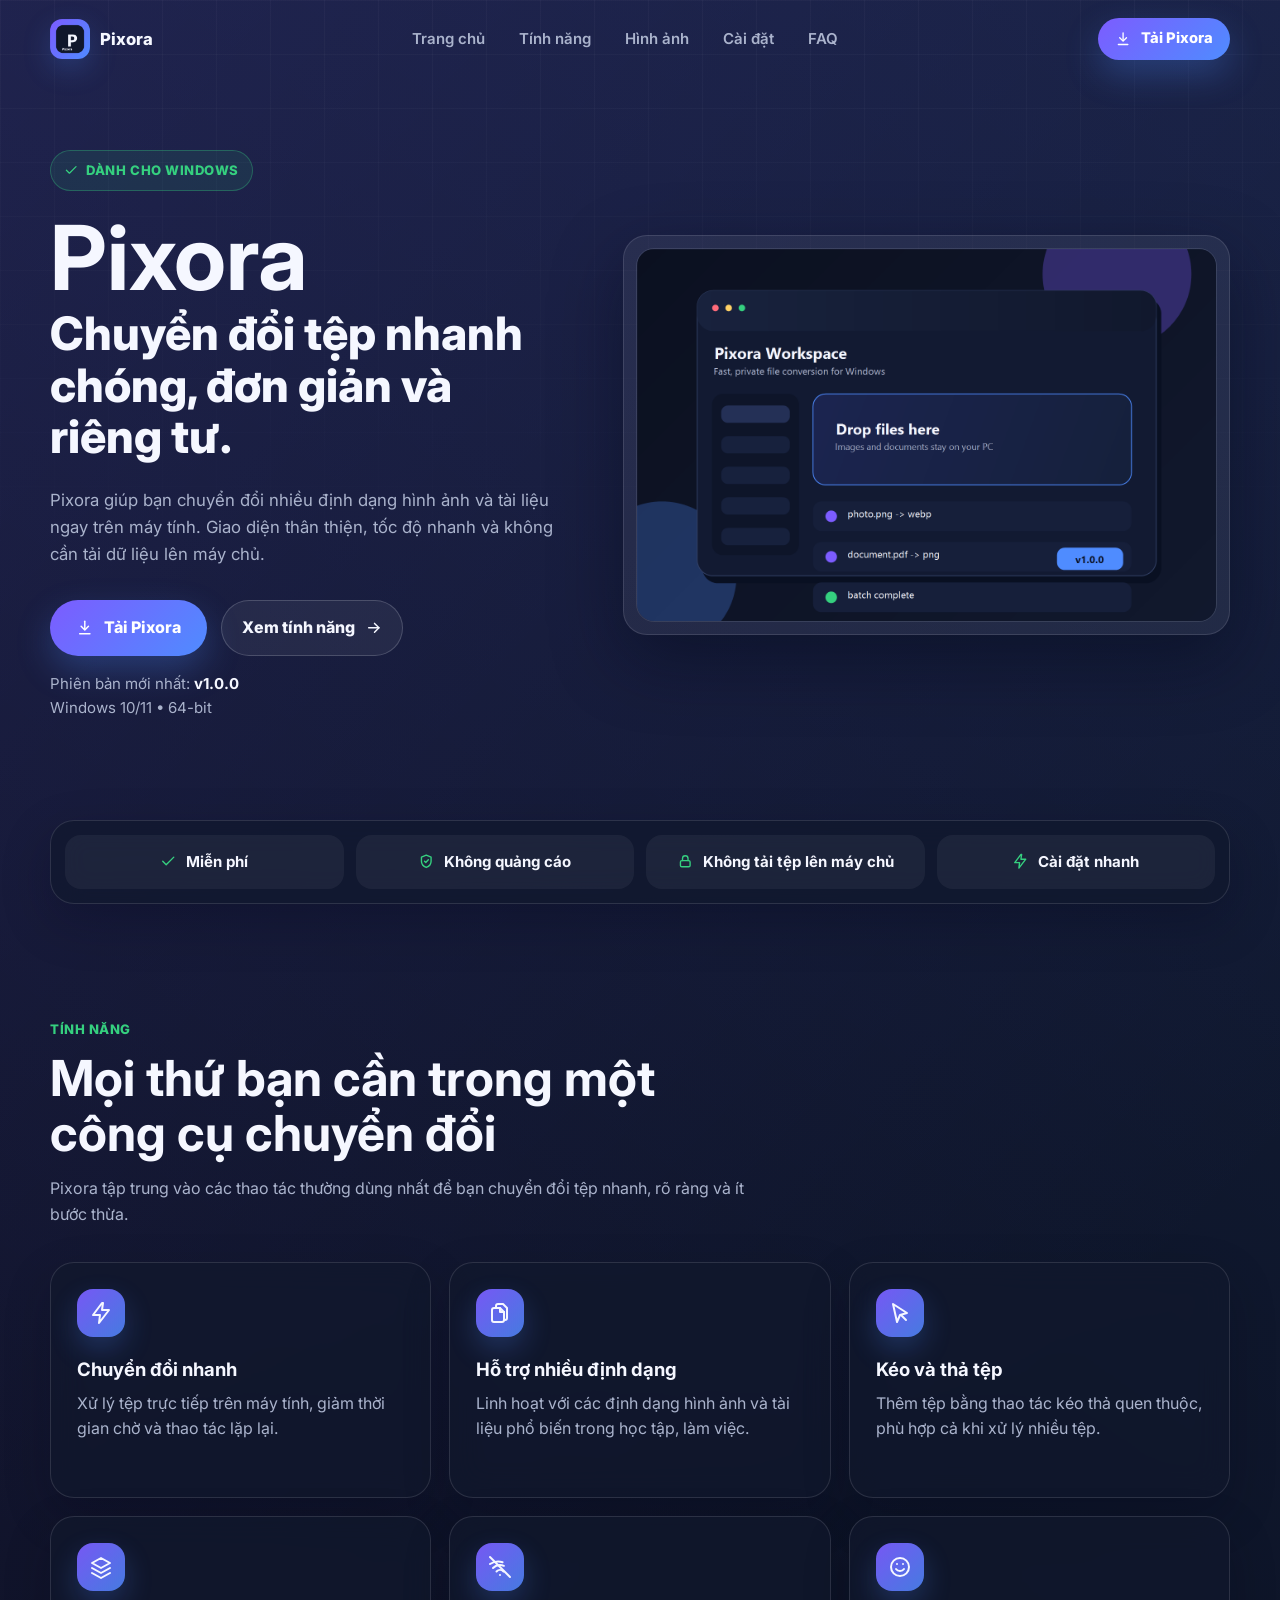
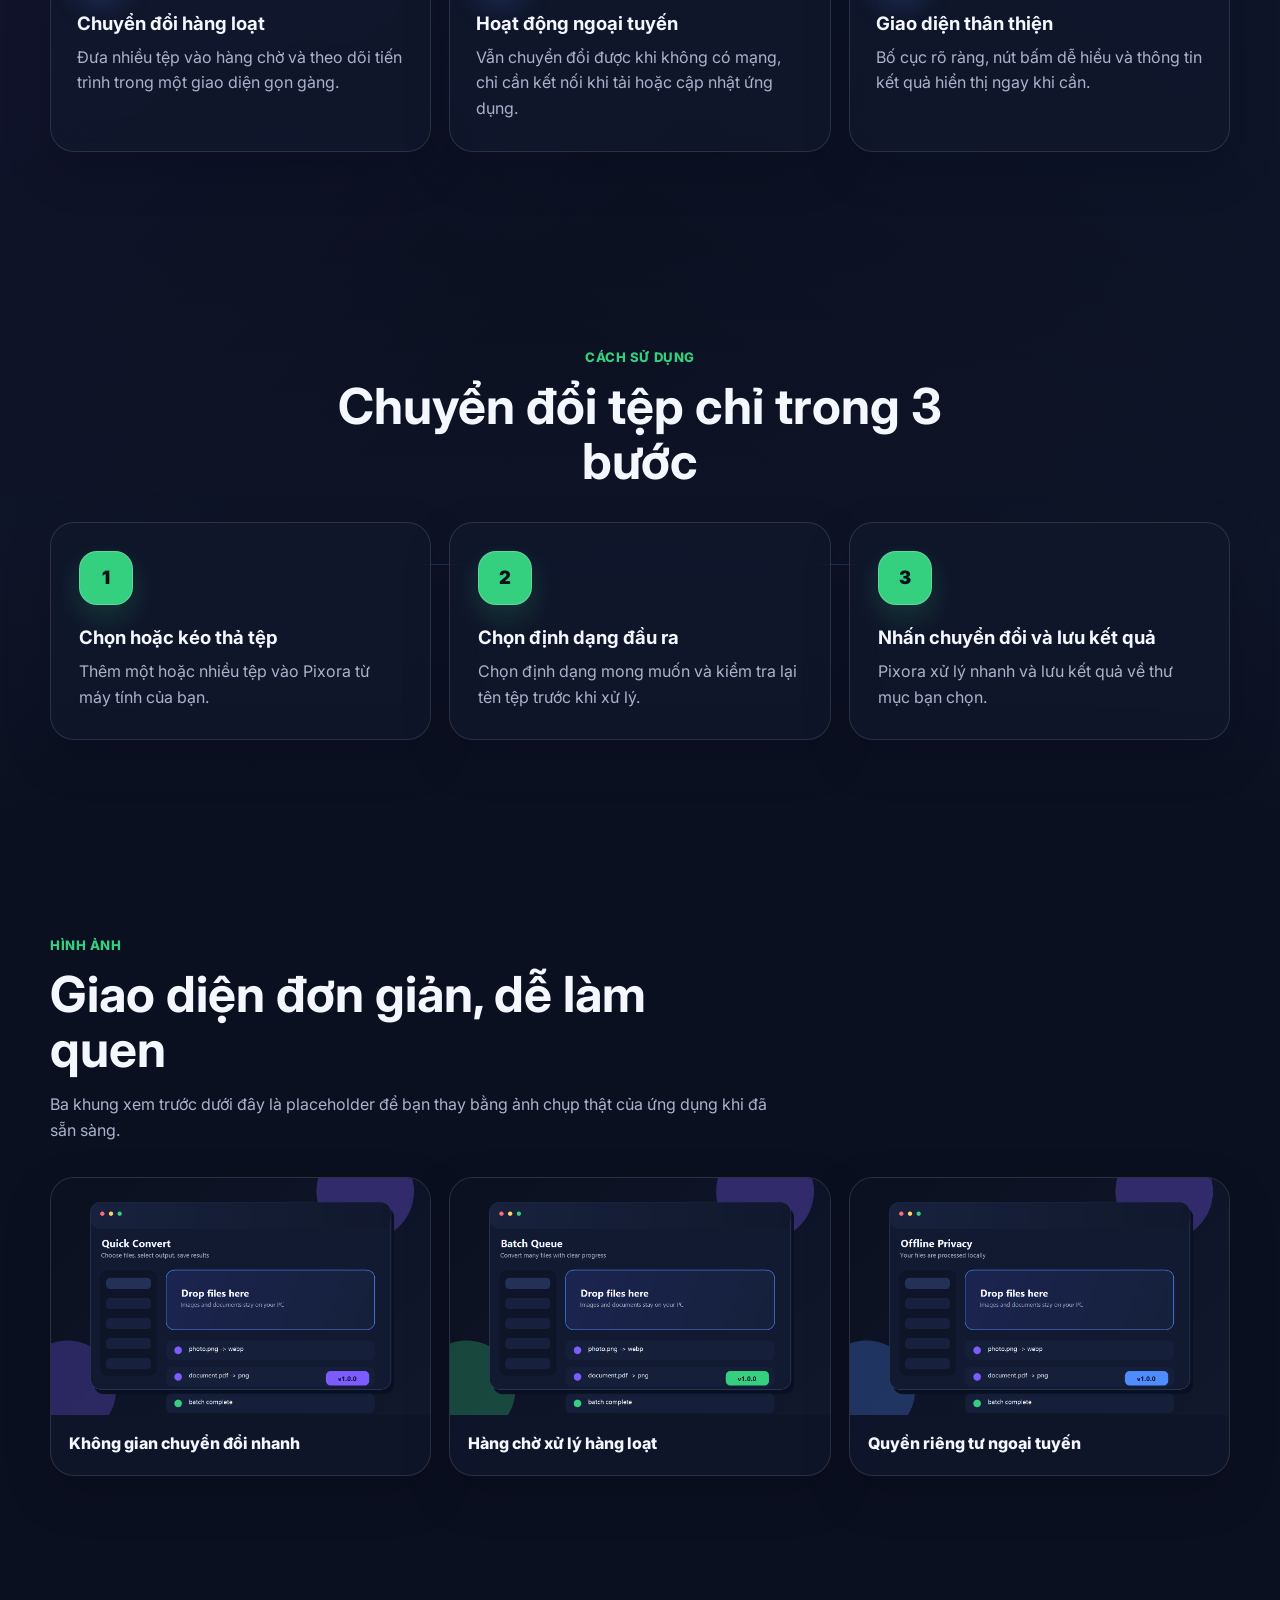
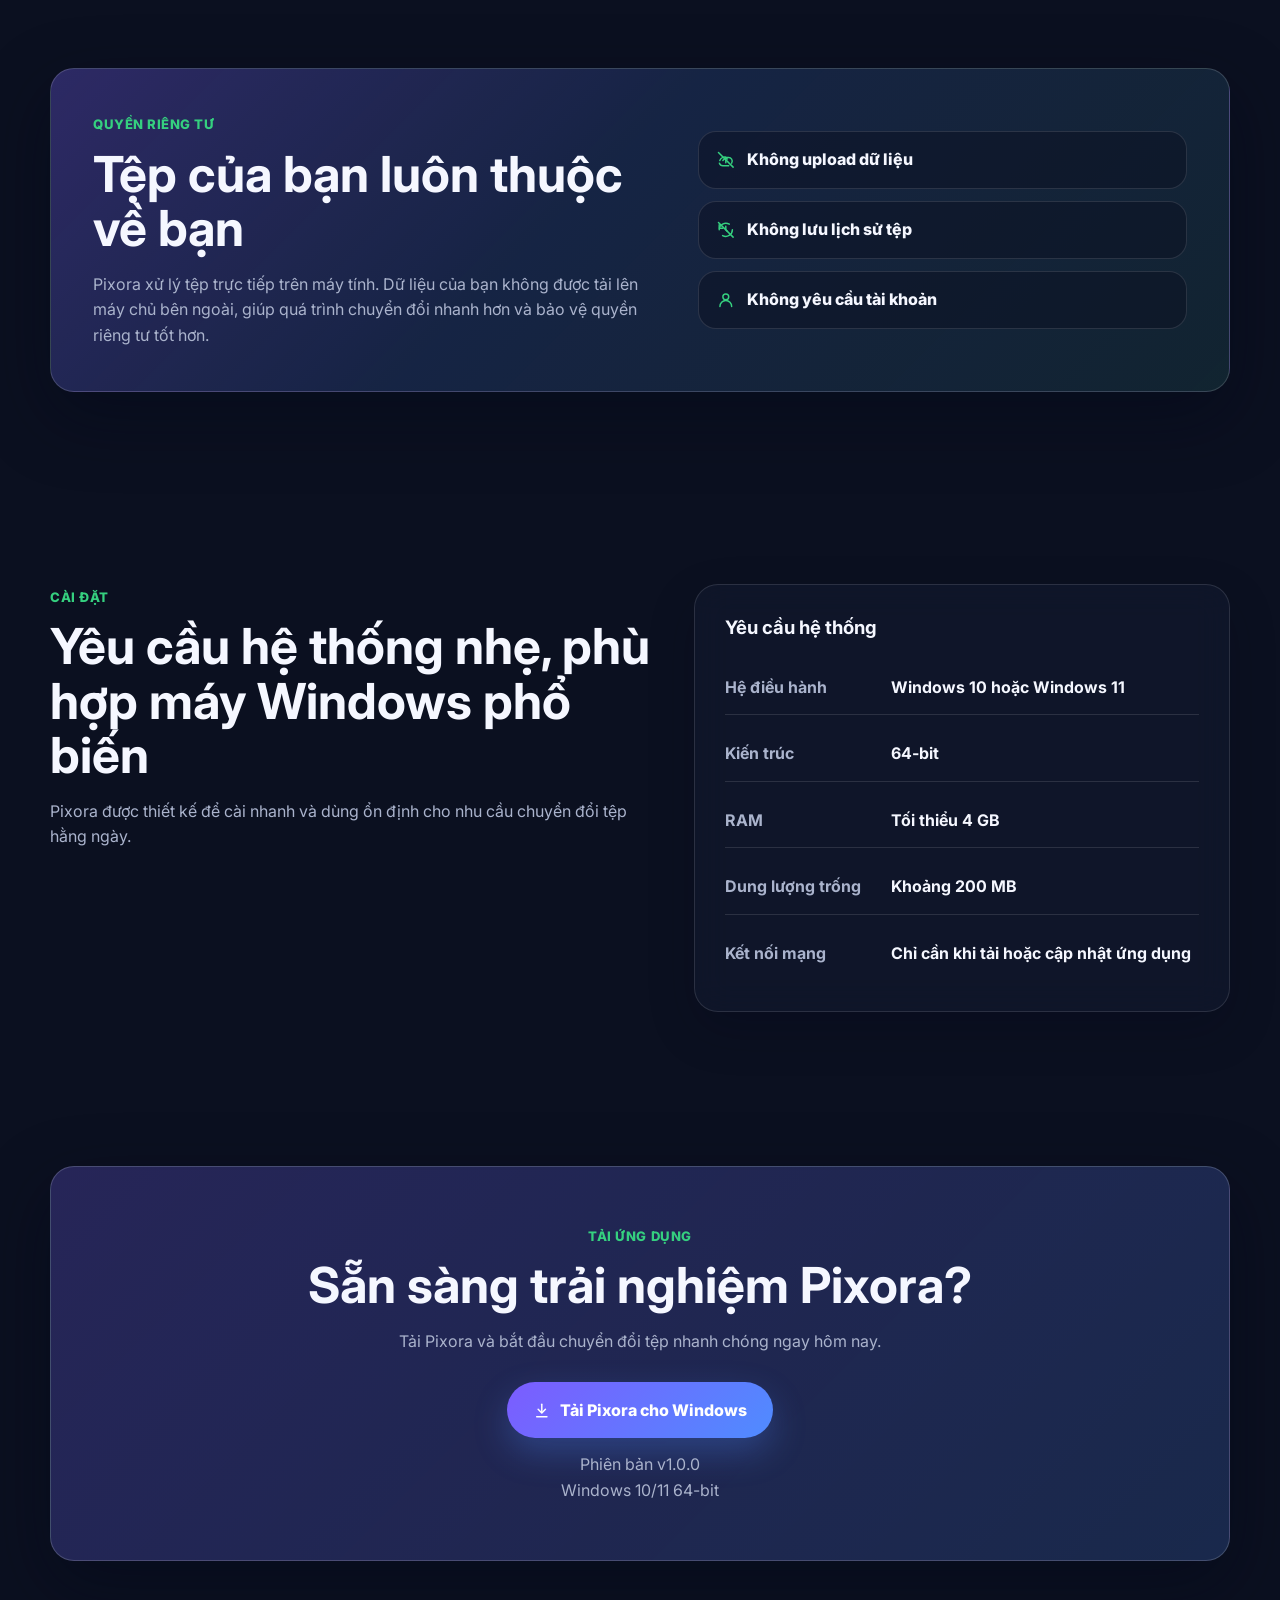
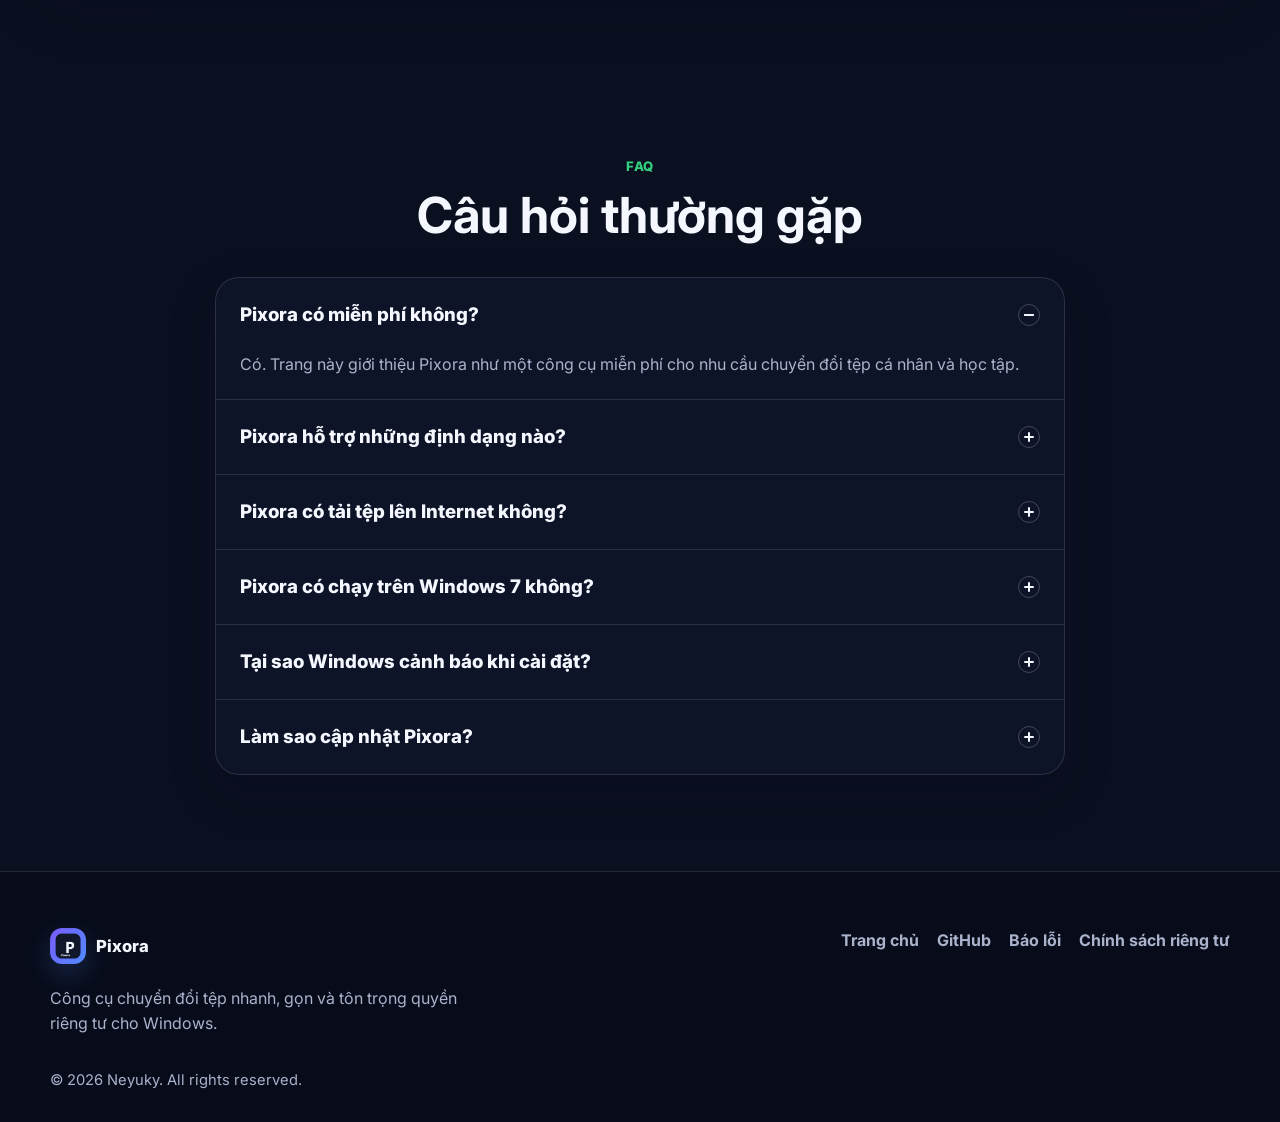
==== commit e7a9f6b6: "Update Pixora download links" ====
--- a/projects/pixora/index.html
+++ b/projects/pixora/index.html
@@ -115,8 +115,8 @@
                 <li><a href="#faq" class="nav-link">FAQ</a></li>
             </ul>
 
-            <a href="https://drive.google.com/uc?export=download&id=1yAqbo9ELSAbxLY5IuzHQ7_pZMTKrOenX" target="_blank" rel="noopener noreferrer" class="download-btn header-cta" aria-label="Tải Pixora cho Windows">
-                <svg class="icon"><use href="#icon-download"></use></svg>
+                <a href="https://drive.google.com/file/d/1HHq1Ew5SbBB3DjZ8lq-8zNjLv8DW-Qyx/view?usp=drive_link" target="_blank" rel="noopener noreferrer" class="download-btn header-cta" aria-label="Tải Pixora cho Windows">
+                    <svg class="icon"><use href="#icon-download"></use></svg>
                 Tải Pixora
             </a>
         </nav>
@@ -137,7 +137,7 @@
                         Giao diện thân thiện, tốc độ nhanh và không cần tải dữ liệu lên máy chủ.
                     </p>
                     <div class="hero-actions">
-                        <a href="https://drive.google.com/uc?export=download&id=1yAqbo9ELSAbxLY5IuzHQ7_pZMTKrOenX" target="_blank" rel="noopener noreferrer" class="download-btn primary-download">
+                        <a href="https://drive.google.com/file/d/1HHq1Ew5SbBB3DjZ8lq-8zNjLv8DW-Qyx/view?usp=drive_link" target="_blank" rel="noopener noreferrer" class="download-btn primary-download">
                             <svg class="icon"><use href="#icon-download"></use></svg>
                             Tải Pixora
                         </a>
@@ -345,8 +345,8 @@
                 <span class="eyebrow">Tải ứng dụng</span>
                 <h2>Sẵn sàng trải nghiệm Pixora?</h2>
                 <p>Tải Pixora và bắt đầu chuyển đổi tệp nhanh chóng ngay hôm nay.</p>
-                <a href="https://drive.google.com/uc?export=download&id=1yAqbo9ELSAbxLY5IuzHQ7_pZMTKrOenX" target="_blank" rel="noopener noreferrer" class="download-btn cta-download">
-                    <svg class="icon"><use href="#icon-download"></use></svg>
+                    <a href="https://drive.google.com/file/d/1HHq1Ew5SbBB3DjZ8lq-8zNjLv8DW-Qyx/view?usp=drive_link" target="_blank" rel="noopener noreferrer" class="download-btn cta-download">
+                        <svg class="icon"><use href="#icon-download"></use></svg>
                     Tải Pixora cho Windows
                 </a>
                 <p class="release-note">Phiên bản v1.0.0<br>Windows 10/11 64-bit</p>
